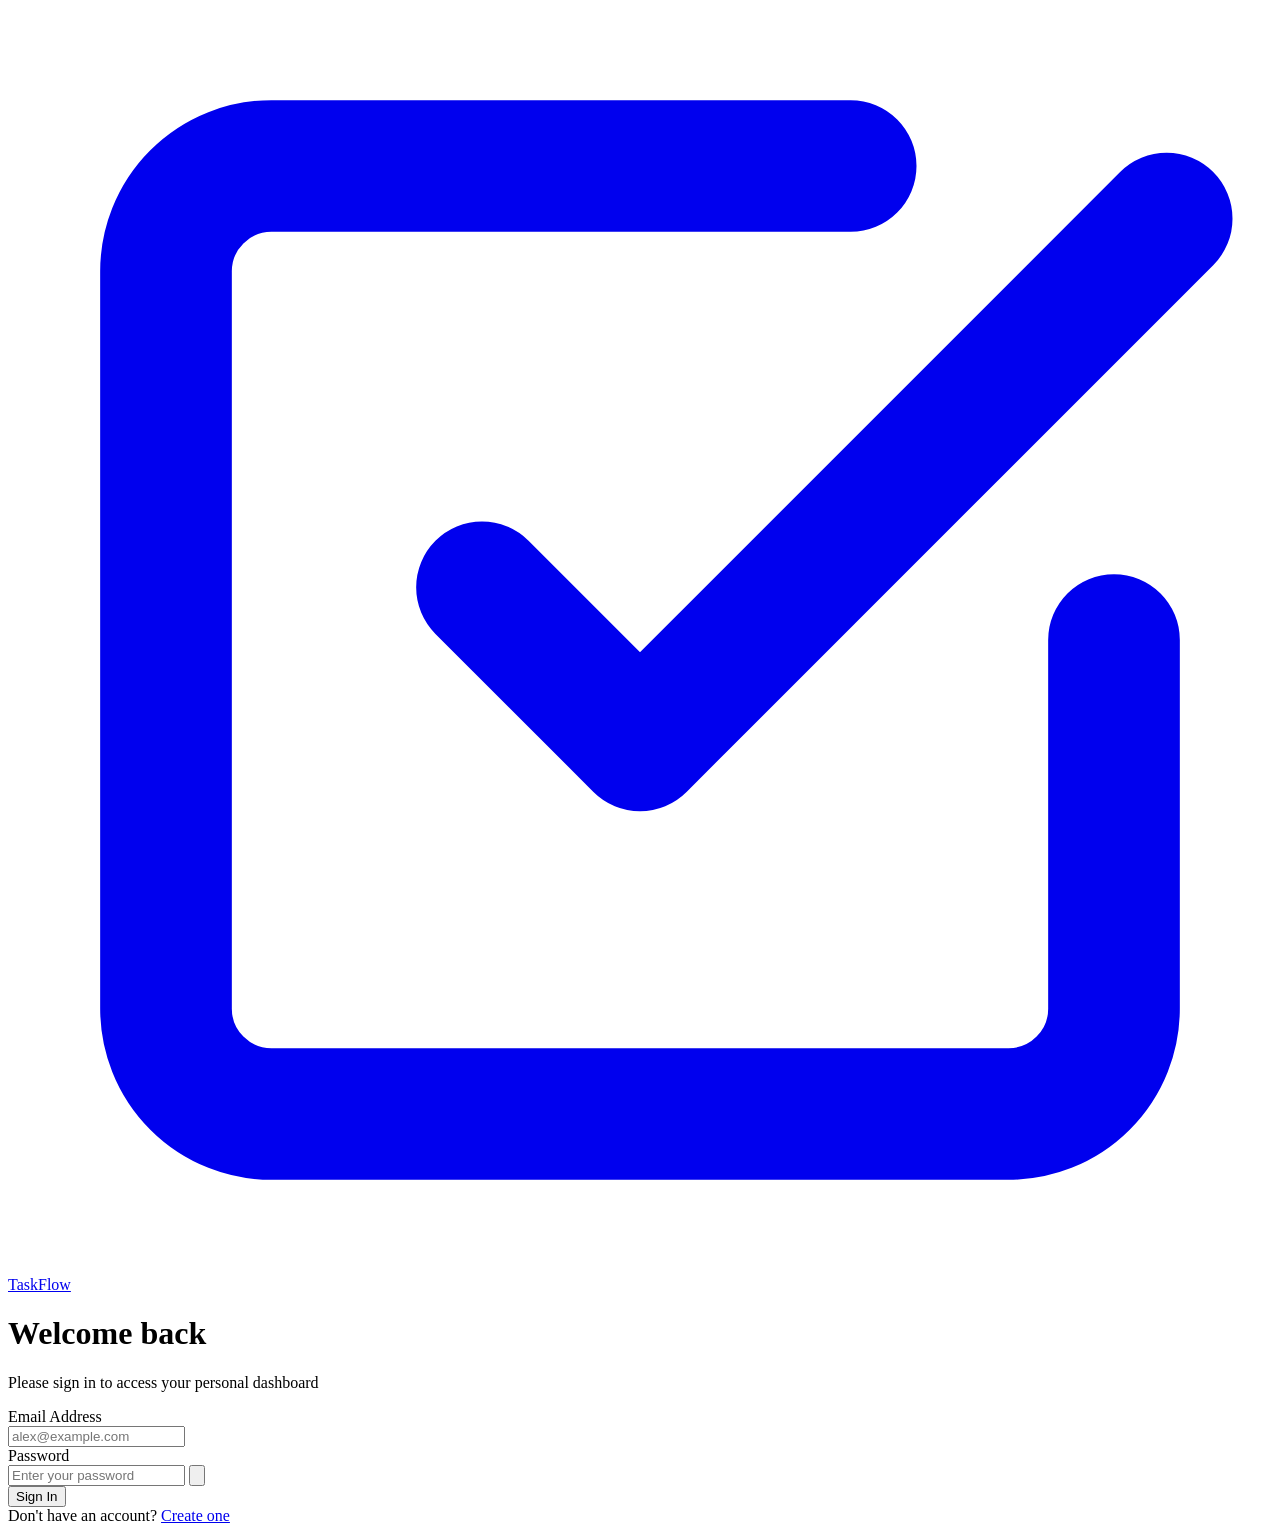
==== frontend/login.html @ 7692f532 "feat: complete TaskFlow full-stack application with tests, docker, and jenkins pipeline" ====
<!DOCTYPE html>
<html lang="en">
<head>
  <meta charset="UTF-8">
  <meta name="viewport" content="width=device-width, initial-scale=1.0">
  <meta name="description" content="Sign in to your TaskFlow account to manage your tasks.">
  <title>Sign In — TaskFlow</title>
  <link rel="stylesheet" href="/css/variables.css">
  <link rel="stylesheet" href="/css/auth.css">
  <!-- Preconnect and Google Fonts -->
  <link rel="preconnect" href="https://fonts.googleapis.com">
  <link rel="preconnect" href="https://fonts.gstatic.com" crossorigin>
  <link href="https://fonts.googleapis.com/css2?family=Inter:wght@400;500;600;700&display=swap" rel="stylesheet">
</head>
<body>
  <div class="auth-wrapper">
    <!-- Brand Header -->
    <a href="/login.html" class="auth-brand" aria-label="TaskFlow Home">
      <div class="auth-brand-logo">
        <svg xmlns="http://www.w3.org/2000/svg" viewBox="0 0 24 24" fill="none" stroke="currentColor" stroke-width="2.5" stroke-linecap="round" stroke-linejoin="round">
          <polyline points="9 11 12 14 22 4"></polyline>
          <path d="M21 12v7a2 2 0 0 1-2 2H5a2 2 0 0 1-2-2V5a2 2 0 0 1 2-2h11"></path>
        </svg>
      </div>
      <span class="auth-brand-name">Task<span>Flow</span></span>
    </a>

    <!-- Auth Card -->
    <div class="auth-card">
      <div class="auth-header">
        <h1 class="auth-title">Welcome back</h1>
        <p class="auth-subtitle">Please sign in to access your personal dashboard</p>
      </div>

      <!-- Feedback Banner -->
      <div id="auth-alert" class="auth-alert" role="alert"></div>

      <!-- Login Form -->
      <form id="login-form" novalidate>
        <div class="form-group">
          <label for="email" class="form-label">Email Address</label>
          <div class="input-container">
            <input 
              type="email" 
              id="email" 
              name="email" 
              class="form-input" 
              placeholder="alex@example.com" 
              autocomplete="username" 
              required
            >
          </div>
          <span id="email-error" class="form-error-msg"></span>
        </div>

        <div class="form-group">
          <label for="password" class="form-label">Password</label>
          <div class="input-container">
            <input 
              type="password" 
              id="password" 
              name="password" 
              class="form-input has-toggle" 
              placeholder="Enter your password" 
              autocomplete="current-password" 
              required
            >
            <button type="button" class="input-toggle-btn" data-target="password" aria-label="Show password">
              <svg class="icon" xmlns="http://www.w3.org/2000/svg" viewBox="0 0 24 24" fill="none" stroke="currentColor">
                <path d="M1 12s4-8 11-8 11 8 11 8-4 8-11 8-11-8-11-8z"></path>
                <circle cx="12" cy="12" r="3"></circle>
              </svg>
            </button>
          </div>
          <span id="password-error" class="form-error-msg"></span>
        </div>

        <button type="submit" id="submit-btn" class="btn-submit">
          <span class="spinner" aria-hidden="true"></span>
          <span class="btn-text">Sign In</span>
        </button>
      </form>

      <div class="auth-footer">
        Don't have an account? <a href="/register.html">Create one</a>
      </div>
    </div>
  </div>

  <script src="/js/api.js"></script>
  <script src="/js/auth.js"></script>
</body>
</html>
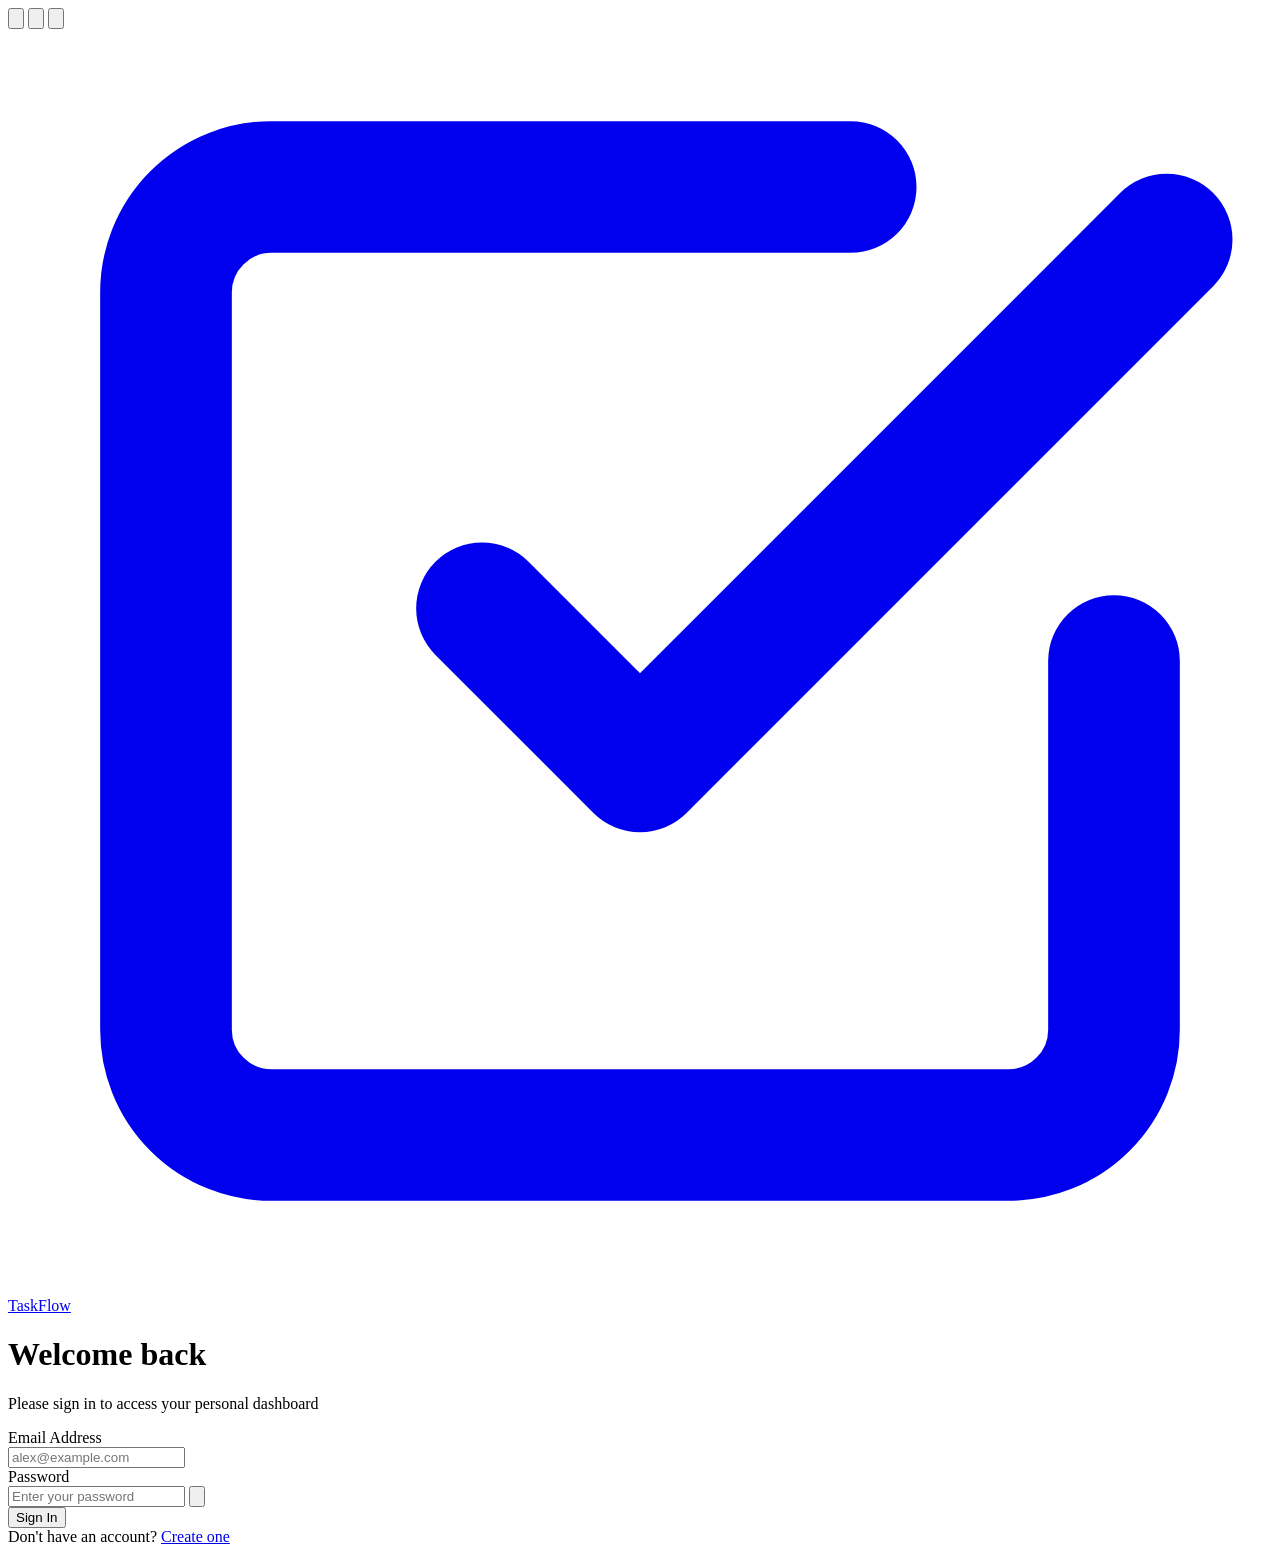
==== commit 70870e6a: "Initial TaskFlow project setup" ====
--- a/frontend/login.html
+++ b/frontend/login.html
@@ -11,9 +11,53 @@
   <link rel="preconnect" href="https://fonts.googleapis.com">
   <link rel="preconnect" href="https://fonts.gstatic.com" crossorigin>
   <link href="https://fonts.googleapis.com/css2?family=Inter:wght@400;500;600;700&display=swap" rel="stylesheet">
+  <meta name="color-scheme" content="light dark">
+  <script>
+    (function () {
+      try {
+        var theme = localStorage.getItem('taskflow-theme') || 'system';
+        var resolved = theme;
+        if (theme === 'system') {
+          resolved = window.matchMedia('(prefers-color-scheme: dark)').matches ? 'dark' : 'light';
+        }
+        document.documentElement.setAttribute('data-theme', resolved);
+      } catch (e) {}
+    })();
+  </script>
 </head>
 <body>
   <div class="auth-wrapper">
+    <!-- Theme Switcher Top-Right -->
+    <div class="auth-theme-switcher" role="group" aria-label="Theme Selection">
+      <div class="theme-switcher-group">
+        <button type="button" class="theme-toggle-option" data-theme="light" title="Light theme" aria-label="Light mode">
+          <svg class="icon" xmlns="http://www.w3.org/2000/svg" viewBox="0 0 24 24" fill="none" stroke="currentColor">
+            <circle cx="12" cy="12" r="5"></circle>
+            <line x1="12" y1="1" x2="12" y2="3"></line>
+            <line x1="12" y1="21" x2="12" y2="23"></line>
+            <line x1="4.22" y1="4.22" x2="5.64" y2="5.64"></line>
+            <line x1="18.36" y1="18.36" x2="19.78" y2="19.78"></line>
+            <line x1="1" y1="12" x2="3" y2="12"></line>
+            <line x1="21" y1="12" x2="23" y2="12"></line>
+            <line x1="4.22" y1="19.78" x2="5.64" y2="18.36"></line>
+            <line x1="18.36" y1="5.64" x2="19.78" y2="4.22"></line>
+          </svg>
+        </button>
+        <button type="button" class="theme-toggle-option" data-theme="dark" title="Dark theme" aria-label="Dark mode">
+          <svg class="icon" xmlns="http://www.w3.org/2000/svg" viewBox="0 0 24 24" fill="none" stroke="currentColor">
+            <path d="M21 12.79A9 9 0 1 1 11.21 3 7 7 0 0 0 21 12.79z"></path>
+          </svg>
+        </button>
+        <button type="button" class="theme-toggle-option" data-theme="system" title="System preference" aria-label="System mode">
+          <svg class="icon" xmlns="http://www.w3.org/2000/svg" viewBox="0 0 24 24" fill="none" stroke="currentColor">
+            <rect x="2" y="3" width="20" height="14" rx="2" ry="2"></rect>
+            <line x1="8" y1="21" x2="16" y2="21"></line>
+            <line x1="12" y1="17" x2="12" y2="21"></line>
+          </svg>
+        </button>
+      </div>
+    </div>
+
     <!-- Brand Header -->
     <a href="/login.html" class="auth-brand" aria-label="TaskFlow Home">
       <div class="auth-brand-logo">
